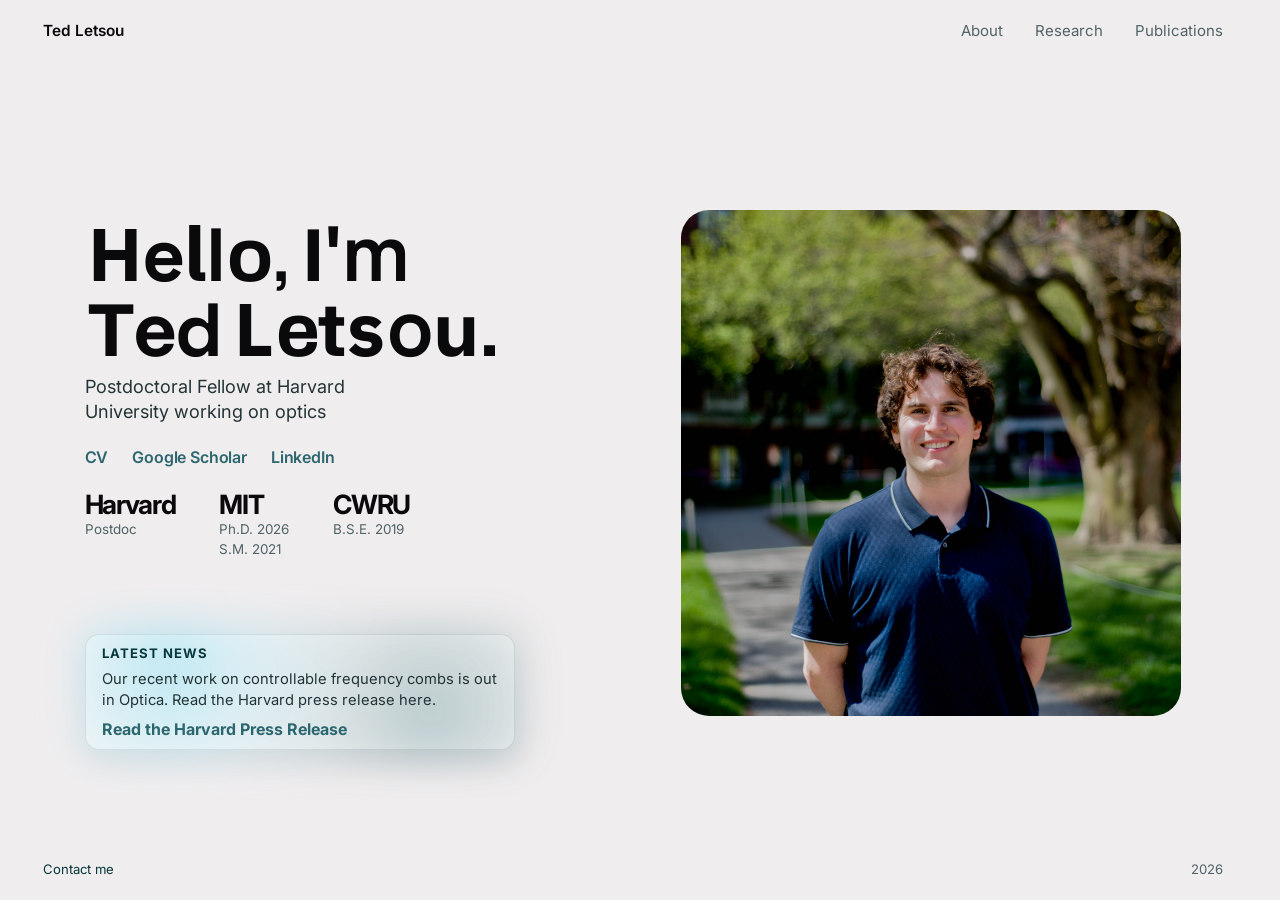
==== index.html @ 12330df0 "Add files via upload" ====
<!DOCTYPE html>
<html lang="en">

<head>
  <meta charset="UTF-8" />
  <meta name="viewport" content="width=device-width, initial-scale=1.0" />
  <title>Ted Letsou</title>
  <link rel="icon" type="image/svg+xml" href="./assets/favicon.svg" />
  <meta name="description"
    content="Ted Letsou is a photonics researcher working across optics, lasers, and integrated photonics." />
  <link rel="preconnect" href="https://fonts.googleapis.com" />
  <link rel="preconnect" href="https://fonts.gstatic.com" crossorigin />
  <link href="https://fonts.googleapis.com/css2?family=Inter:wght@300;400;500;600;700;800&display=swap"
    rel="stylesheet" />
  <link
    href="https://fonts.googleapis.com/css2?family=Archivo:wght@600;700;800&family=IBM+Plex+Sans:wght@600;700&family=Manrope:wght@700;800&family=Space+Grotesk:wght@600;700&display=swap"
    rel="stylesheet" />
  <link rel="stylesheet" href="./styles.css?v=20260424e" />
</head>

<body class="landing-page">
  <div class="intro" aria-hidden="true">
    <div class="intro__name">
      <span>T</span>
      <span>E</span>
      <span>D</span>
    </div>
  </div>

  <div class="page-shell">
    <header class="site-header">
      <div class="site-header__inner">
        <a class="brand" href="./index.html">Ted Letsou</a>

        <nav class="site-nav" aria-label="Primary">
          <a href="./about.html">About</a>
          <a href="./research.html">Research</a>
          <a href="./publications.html">Publications</a>
        </nav>
      </div>
    </header>

    <main id="top" class="hero-wrap">
      <section class="hero">
        <div class="hero__copy">
          <h1 class="js-hero-font-scramble">
            <span class="hero__title-line">Hello, I'm</span>
            <span class="hero__title-line">Ted Letsou.</span>
          </h1>

          <p class="hero__lead">
            Postdoctoral Fellow at Harvard University working on optics
          </p>

          <div class="hero__links" id="about">
            <a href="./CV_2026.pdf" target="_blank" rel="noreferrer">CV</a>
            <a href="https://scholar.google.com/citations?hl=en&user=Lo55KNkAAAAJ" target="_blank" rel="noreferrer">
              Google Scholar
            </a>
            <a href="https://www.linkedin.com/in/tedletsou/" target="_blank" rel="noreferrer">
              LinkedIn
            </a>
          </div>

          <div class="hero__stats">
            <div>
              <strong>Harvard</strong>
              <span>Postdoc</span>
            </div>
            <div>
              <strong>MIT</strong>
              <span>Ph.D. 2026</span>
              <span>S.M. 2021</span>
            </div>
            <div>
              <strong>CWRU</strong>
              <span>B.S.E. 2019</span>
            </div>
          </div>
        </div>

        <div class="hero__visual">
          <div class="portrait-ring">
            <img class="portrait-image" src="./assets/cropped2.jpg" alt="Headshot of Ted Letsou" />
          </div>
        </div>
      </section>

      <section class="news-strip news-strip--landing news-strip--featured" aria-labelledby="latest-news">
        <p class="news-strip__label" id="latest-news">Latest News</p>
        <p class="news-strip__text">
          Our recent work on controllable frequency combs is out in Optica. Read the Harvard
          press release here.
        </p>
        <a class="news-strip__link"
          href="https://seas.harvard.edu/news/racetrack-shaped-lasers-bright-stable-frequency-combs" target="_blank"
          rel="noreferrer">
          Read the Harvard Press Release
        </a>
      </section>
    </main>

    <footer class="site-footer" id="contact">
      <a href="mailto:ted@letsou.net">Contact me</a>
      <p>2026</p>
    </footer>
  </div>

    <script src="./script.js?v=20260424e"></script>
</body>

</html>
---- styles.css ----
:root {
  --onyx: #0a090c;
  --platinum: #f0edee;
  --dark-teal: #07393c;
  --stormy-teal: #2c666e;
  --frosted-blue: #90ddf0;
  --panel: rgba(255, 255, 255, 0.78);
  --line: rgba(10, 9, 12, 0.1);
  --text: #0a090c;
  --muted: #516367;
  --shadow: 0 20px 40px rgba(7, 57, 60, 0.08);
  --radius: 10px;
  --max-width: 1180px;
}

* {
  box-sizing: border-box;
}

html {
  height: 100%;
  scroll-behavior: smooth;
  scrollbar-gutter: stable;
}

body {
  margin: 0;
  min-height: 100vh;
  font-family: "Inter", sans-serif;
  color: var(--text);
  background: var(--platinum);
}

body.landing-page {
  overflow: hidden;
}

body.content-page-body {
  overflow-x: hidden;
  overflow-y: scroll;
}

a {
  color: inherit;
  text-decoration: none;
}

.intro {
  position: fixed;
  inset: 0;
  z-index: 100;
  display: grid;
  place-items: center;
  background: var(--platinum);
  overflow: hidden;
  pointer-events: none;
  animation: introFade 1.7s ease forwards;
}

.intro__name {
  display: flex;
  gap: 0.08em;
  font-size: clamp(3rem, 9vw, 6.2rem);
  font-weight: 700;
  letter-spacing: -0.08em;
  color: var(--onyx);
  animation: introNameFade 1.15s ease forwards;
}

.intro__name span {
  display: inline-block;
  opacity: 0;
  transform: translateY(18px);
  animation: letterBounceIn 0.55s cubic-bezier(0.22, 0.9, 0.3, 1.18) forwards;
}

.intro__name span:nth-child(1) {
  animation-delay: 0.05s;
}

.intro__name span:nth-child(2) {
  animation-delay: 0.15s;
}

.intro__name span:nth-child(3) {
  animation-delay: 0.25s;
}

.page-shell {
  min-height: 100vh;
  display: grid;
  grid-template-rows: auto 1fr auto;
  opacity: 0;
  animation: pageIn 0.85s ease 0.45s forwards;
  position: relative;
  z-index: 1;
}

.site-header {
  background: transparent;
}

.site-header__inner {
  width: min(100% - 40px, var(--max-width));
  min-height: 60px;
  margin: 0 auto;
  display: flex;
  align-items: center;
  justify-content: space-between;
  gap: 24px;
}

.brand {
  font-size: 0.96rem;
  font-weight: 600;
}

.site-nav {
  display: flex;
  align-items: center;
  gap: 32px;
}

.site-nav a {
  font-size: 0.94rem;
  color: var(--muted);
}

.site-nav__static {
  font-size: 0.94rem;
  color: var(--dark-teal);
  font-weight: 700;
  letter-spacing: -0.01em;
  cursor: default;
}

.site-nav a:hover {
  color: var(--onyx);
}

.hero-wrap {
  width: min(100% - 40px, var(--max-width));
  margin: 0 auto;
  min-height: 0;
  display: grid;
  grid-template-rows: 1fr auto;
}

.hero {
  min-height: 0;
  display: grid;
  grid-template-columns: 1.12fr 0.88fr;
  align-items: center;
  gap: 8px;
  padding: 0;
}

.hero__copy {
  max-width: 580px;
  transform: translate(42px, -64px);
}

.hero h1 {
  margin: 0 0 14px;
  font-size: clamp(2.85rem, 6.2vw, 4.7rem);
  line-height: 0.95;
  letter-spacing: -0.08em;
}

.hero__title-line {
  display: block;
}

.js-font-scramble,
.js-hero-font-scramble {
  display: inline-block;
}

.page-title {
  margin: 0 0 14px;
  font-size: clamp(2rem, 3.4vw, 2.85rem);
  line-height: 0.94;
  letter-spacing: -0.06em;
  font-weight: 800;
}

.page-title__line {
  display: block;
}

.hero-scramble-char {
  display: inline-block;
  text-align: center;
  white-space: pre;
  transition: font-family 0.12s ease, transform 0.12s ease;
}

.hero__lead {
  margin: 0;
  max-width: 30ch;
  font-size: clamp(1.04rem, 1.42vw, 1.24rem);
  line-height: 1.4;
  color: #243436;
}

.hero__links {
  display: flex;
  align-items: center;
  gap: 24px;
  flex-wrap: wrap;
  margin-top: 22px;
}

.hero__links a {
  color: var(--stormy-teal);
  font-weight: 600;
  letter-spacing: -0.01em;
  transition: color 0.2s ease, opacity 0.2s ease;
}

.hero__links a:hover {
  color: var(--dark-teal);
}

.hero__stats {
  display: flex;
  align-items: flex-start;
  gap: 44px;
  flex-wrap: wrap;
  margin-top: 24px;
}

.hero__stats div {
  display: grid;
  align-content: start;
  gap: 4px;
}

.hero__stats strong {
  font-size: 1.66rem;
  line-height: 1;
  letter-spacing: -0.05em;
}

.hero__stats span {
  color: var(--muted);
  font-size: 0.84rem;
}

.hero__visual {
  position: relative;
  display: grid;
  place-items: center;
  min-height: 392px;
  align-self: center;
  padding-top: 0;
}

.portrait-ring {
  width: min(100%, 500px);
  display: block;
  justify-self: end;
  overflow: hidden;
  border-radius: 28px;
  transform: translate(-42px, 12px);
}

.portrait-image {
  width: 100%;
  height: auto;
  border-radius: 0;
  display: block;
  background: transparent;
  box-shadow: none;
  transform: none;
}

.site-footer {
  width: min(100% - 40px, var(--max-width));
  margin: 0 auto;
  padding: 6px 0 10px;
  display: flex;
  align-items: baseline;
  justify-content: space-between;
  gap: 20px;
  color: var(--muted);
  font-size: 0.82rem;
  background: transparent;
}

.site-footer a {
  color: var(--dark-teal);
}

.news-strip {
  display: grid;
  grid-template-columns: 1fr;
  align-items: start;
  gap: 8px;
  width: min(100%, 430px);
  margin: -154px 0 9px;
  padding: 10px 16px;
  border: 1px solid rgba(7, 57, 60, 0.12);
  border-radius: 14px;
  background: rgba(255, 255, 255, 0.48);
  box-shadow: 0 14px 28px rgba(7, 57, 60, 0.06);
  align-self: start;
}

.news-strip--featured {
  position: relative;
  isolation: isolate;
}

.news-strip--featured::before {
  content: "";
  position: absolute;
  inset: -18px;
  z-index: -1;
  border-radius: 28px;
  background:
    radial-gradient(circle at 22% 35%, rgba(144, 221, 240, 0.75) 0%, rgba(144, 221, 240, 0.24) 26%, transparent 54%),
    radial-gradient(circle at 78% 62%, rgba(44, 102, 110, 0.42) 0%, rgba(44, 102, 110, 0.14) 30%, transparent 58%);
  filter: blur(18px);
  opacity: 0.72;
  animation: newsGlow 3.6s ease-in-out infinite;
}

.news-strip--landing {
  margin: -208px 0 32px 42px;
}

.news-strip--page {
  display: flex;
  flex-direction: column;
  width: 100%;
  margin: 0;
  min-height: 100%;
  min-block-size: 200px;
  padding: 14px 16px 12px;
  gap: 0;
}

.news-strip--page>.news-strip__label {
  margin-bottom: 14px;
}

.news-strip--page>.news-strip__text {
  flex: 1 1 auto;
}

.news-strip--page>.news-strip__link {
  margin-top: auto;
}

.news-strip__label {
  margin: 0;
  color: var(--dark-teal);
  font-size: 0.82rem;
  font-weight: 700;
  letter-spacing: 0.08em;
  text-transform: uppercase;
}

.news-strip__text {
  margin: 0;
  color: #243436;
  font-size: 0.92rem;
  line-height: 1.45;
}

.news-strip__link {
  color: var(--stormy-teal);
  font-weight: 700;
  justify-self: start;
  white-space: nowrap;
}

.news-strip__link:hover {
  color: var(--dark-teal);
}

.content-page {
  width: min(100% - 40px, var(--max-width));
  margin: 0 auto;
  min-height: 0;
  display: block;
  padding: 40px 0 10px;
}

.content-page>*+* {
  margin-top: 18px;
}

.content-page--feature {
  padding-top: 54px;
  position: relative;
}

.content-page__header {
  margin-bottom: 22px;
}

.content-page__header {
  max-width: 760px;
}

.content-page__eyebrow {
  margin: 0 0 8px;
  color: var(--dark-teal);
  font-size: 0.82rem;
  font-weight: 700;
  letter-spacing: 0.08em;
  text-transform: uppercase;
}

.content-page h1 {
  margin: 0 0 10px;
  font-size: clamp(2.5rem, 5vw, 4rem);
  line-height: 0.96;
  letter-spacing: -0.08em;
}

.content-page__lead {
  margin: 0;
  max-width: 66ch;
  color: #243436;
  font-size: 0.98rem;
  line-height: 1.58;
}

.content-page__lead--wide {
  max-width: 72ch;
}

.content-page__lead a {
  color: var(--stormy-teal);
  font-weight: 600;
  text-decoration: underline;
  text-decoration-thickness: 1px;
  text-underline-offset: 0.18em;
}

.research-header-grid {
  display: grid;
  grid-template-columns: 1fr;
  align-items: start;
  gap: 14px;
  margin-top: 12px;
}

.research-support-block {
  justify-self: start;
  max-width: 100%;
}

.research-header-grid>.content-page__lead--wide {
  max-width: 116ch;
}

.content-page--feature .content-page__header {
  max-width: 1080px;
}

.research-support-row {
  display: grid;
  grid-template-columns: minmax(0, 1fr) 188px;
  align-items: center;
  gap: 22px;
}

.research-support {
  max-width: none;
  margin: 0;
}

.research-support span {
  font-weight: 700;
}

.research-support-logo {
  width: 168px;
  height: auto;
  justify-self: end;
  display: block;
  border-radius: 12px;
  background: rgba(255, 255, 255, 0.88);
  padding: 6px;
  box-shadow: 0 10px 22px rgba(7, 57, 60, 0.08);
}

.about-intro {
  display: grid;
  grid-template-columns: minmax(0, 1.35fr) minmax(240px, 320px);
  align-items: start;
  gap: 28px;
}

.about-intro__copy {
  display: grid;
  gap: 16px;
}

.about-intro__visual {
  display: flex;
  justify-content: flex-end;
}

.about-intro__image {
  width: min(100%, 300px);
  aspect-ratio: 1 / 1;
  border-radius: 22px;
  object-fit: cover;
  object-position: 50% 18%;
  box-shadow: 0 16px 30px rgba(10, 9, 12, 0.08);
}

.publication-controls {
  display: flex;
  align-items: center;
  justify-content: space-between;
  gap: 18px 24px;
  flex-wrap: wrap;
}

.publication-controls__themes {
  display: flex;
  align-items: center;
  gap: 10px;
  flex-wrap: wrap;
}

.publication-filter,
.publication-year-select {
  border: 1px solid rgba(7, 57, 60, 0.16);
  border-radius: 10px;
  background: rgba(255, 255, 255, 0.56);
  color: #243436;
  font: inherit;
  transition: border-color 0.2s ease, color 0.2s ease, background-color 0.2s ease;
}

.publication-filter {
  padding: 9px 12px;
  font-size: 0.85rem;
  font-weight: 600;
  cursor: pointer;
}

.publication-filter:hover,
.publication-year-select:hover {
  border-color: rgba(7, 57, 60, 0.3);
}

.publication-filter.is-active {
  background: var(--dark-teal);
  border-color: var(--dark-teal);
  color: var(--platinum);
}

.publication-controls__year {
  display: flex;
  align-items: center;
  gap: 10px;
  color: var(--muted);
  font-size: 0.84rem;
  font-weight: 600;
}

.publication-year-select {
  min-width: 124px;
  padding: 9px 12px;
  cursor: pointer;
}

.publication-grid {
  display: grid;
  grid-template-columns: 1fr 1fr;
  gap: 14px;
  align-content: start;
  align-items: stretch;
}

.publication-grid--three {
  grid-template-columns: repeat(3, minmax(0, 1fr));
  gap: 12px;
}

.publication-card {
  display: grid;
  gap: 8px;
  padding: 16px 18px;
  border: 1px solid rgba(7, 57, 60, 0.12);
  border-radius: 14px;
  background: rgba(255, 255, 255, 0.5);
  box-shadow: 0 14px 28px rgba(7, 57, 60, 0.05);
}

.publication-card__meta {
  margin: 0;
  color: var(--dark-teal);
  font-size: 0.82rem;
  font-weight: 700;
  letter-spacing: 0.06em;
  text-transform: uppercase;
}

.publication-card h2 {
  margin: 0;
  font-size: 1.22rem;
  line-height: 1.2;
  letter-spacing: -0.03em;
}

.publication-card__authors,
.publication-card__blurb {
  margin: 0;
  color: #243436;
  font-size: 0.94rem;
  line-height: 1.45;
}

.publication-card--compact {
  align-content: start;
  gap: 10px;
  padding: 14px 14px 12px;
}

.publication-card--compact h2 {
  font-size: 1.02rem;
  line-height: 1.22;
}

.publication-card--compact .publication-card__authors {
  font-size: 0.84rem;
  line-height: 1.4;
  color: #5d7074;
}

.publication-card--interactive {
  display: flex;
  flex-direction: column;
  padding: 0;
  overflow: hidden;
  transition: transform 0.24s ease, box-shadow 0.24s ease, border-color 0.24s ease;
}

.publication-card--interactive:hover {
  transform: translateY(-2px);
  border-color: rgba(7, 57, 60, 0.2);
  box-shadow: 0 18px 34px rgba(7, 57, 60, 0.07);
}

.publication-card__surface {
  display: grid;
  gap: 10px;
  width: 100%;
  align-content: start;
  padding: 14px 14px 10px;
  border: 0;
  background: transparent;
  text-align: left;
  cursor: pointer;
  font: inherit;
}

.publication-card__details {
  display: grid;
  gap: 8px;
  max-height: 0;
  overflow: hidden;
  padding: 0 14px;
  opacity: 0;
  transition: max-height 0.34s ease, opacity 0.26s ease, padding-bottom 0.34s ease;
}

.publication-card__details p {
  margin: 0;
  line-height: 1.42;
}

.publication-card--interactive.is-open .publication-card__details {
  opacity: 1;
  max-height: 124px;
  padding-bottom: 12px;
}

.publication-card__abstract {
  color: #7a8c90;
  font-size: 0.74rem;
  line-height: 1.48;
}

.publication-card.is-hidden {
  display: none;
}

.publication-card__footer {
  display: flex;
  align-items: center;
  justify-content: space-between;
  gap: 12px;
  margin-top: auto;
  padding: 0 14px 12px;
}

.publication-card__link {
  color: var(--stormy-teal);
  font-weight: 700;
  font-size: 0.84rem;
}

.publication-card__link:hover {
  color: var(--dark-teal);
}

.publication-card__toggle {
  min-width: 24px;
  padding: 0;
  border: 0;
  background: transparent;
  color: var(--stormy-teal);
  font: inherit;
  font-size: 1rem;
  font-weight: 700;
  cursor: pointer;
}

.publication-card__toggle:hover {
  color: var(--dark-teal);
}

.section-title {
  margin: 0;
  font-size: 1.55rem;
  line-height: 1.05;
  letter-spacing: -0.05em;
}

.info-grid,
.news-grid {
  display: grid;
  gap: 12px;
}

.info-grid {
  grid-template-columns: repeat(3, minmax(0, 1fr));
}

.info-card {
  align-content: start;
  min-height: 210px;
}

.news-grid {
  grid-template-columns: repeat(3, minmax(0, 1fr));
}

.news-grid--two {
  grid-template-columns: repeat(2, minmax(0, 1fr));
}

.news-carousel {
  position: relative;
}

.news-carousel__header {
  display: flex;
  align-items: center;
  justify-content: space-between;
  gap: 16px;
}

.news-carousel__viewport {
  overflow: hidden;
}

.news-carousel__track {
  --news-carousel-gap: 12px;
  --news-carousel-columns: 3;
  display: grid;
  grid-auto-flow: column;
  grid-auto-columns: calc((100% - (var(--news-carousel-gap) * (var(--news-carousel-columns) - 1))) / var(--news-carousel-columns));
  gap: var(--news-carousel-gap);
  transition: transform 0.34s ease;
  will-change: transform;
}

.news-carousel__item {
  min-width: 0;
}

.news-carousel__controls {
  display: flex;
  align-items: center;
  gap: 8px;
}

.news-carousel__button {
  width: 38px;
  height: 38px;
  display: inline-flex;
  align-items: center;
  justify-content: center;
  border: 1px solid rgba(7, 57, 60, 0.16);
  border-radius: 999px;
  background: rgba(255, 255, 255, 0.56);
  color: var(--dark-teal);
  font: inherit;
  font-size: 1rem;
  cursor: pointer;
  transition: border-color 0.2s ease, background-color 0.2s ease, opacity 0.2s ease,
    transform 0.2s ease;
}

.news-carousel__button:hover:not(:disabled) {
  border-color: rgba(7, 57, 60, 0.28);
  background: rgba(255, 255, 255, 0.76);
  transform: translateY(-1px);
}

.news-carousel__button:disabled {
  opacity: 0.35;
  cursor: default;
}

.news-card--interactive {
  display: flex;
  flex-direction: column;
  padding: 0;
  overflow: hidden;
  transition: transform 0.24s ease, box-shadow 0.24s ease, border-color 0.24s ease;
}

.news-card__surface {
  display: grid;
  gap: 0;
  width: 100%;
  flex: 1 1 auto;
  align-content: start;
  padding: 14px 16px 0;
  border: 0;
  background: transparent;
  text-align: left;
  cursor: pointer;
  font: inherit;
}

.news-card__surface .news-strip__label {
  margin-bottom: 14px;
}

.news-card__surface .news-strip__text {
  margin-top: 0;
}

.news-card__details {
  display: grid;
  justify-items: center;
  max-height: 0;
  overflow: hidden;
  padding: 0 16px;
  opacity: 0;
  transition: max-height 0.34s ease, opacity 0.26s ease, padding-bottom 0.34s ease;
}

.news-card__cover {
  width: min(100%, 122px);
  display: block;
  border-radius: 16px;
  object-fit: cover;
  box-shadow: 0 14px 28px rgba(7, 57, 60, 0.12);
}

.news-card__footer {
  display: flex;
  justify-content: space-between;
  width: 100%;
  align-items: flex-end;
  gap: 12px;
  margin-top: auto;
  padding: 18px 16px 12px;
}

.news-card__link {
  flex: 1 1 auto;
}

.news-card__toggle {
  min-width: 24px;
  padding: 0;
  border: 0;
  background: transparent;
  color: var(--stormy-teal);
  font: inherit;
  font-size: 1rem;
  font-weight: 700;
  cursor: pointer;
  margin-left: auto;
  align-self: flex-end;
}

.news-card__toggle:hover {
  color: var(--dark-teal);
}

.news-card--interactive.is-open .news-card__details {
  opacity: 1;
  max-height: 180px;
  padding-bottom: 12px;
}

.feature-grid {
  display: grid;
  grid-template-columns: repeat(3, minmax(0, 1fr));
  gap: 12px;
  align-items: start;
  grid-auto-flow: row;
  margin-top: 18px;
}

.feature-card {
  display: flex;
  flex-direction: column;
  overflow: hidden;
  min-height: 0;
  transition: left 0.26s ease, top 0.26s ease, width 0.26s ease, height 0.26s ease,
    box-shadow 0.18s ease, border-color 0.18s ease, transform 0.18s ease, opacity 0.18s ease;
}

.feature-card:hover {
  transform: translateY(-2px);
  border-color: rgba(7, 57, 60, 0.2);
  box-shadow: 0 18px 34px rgba(7, 57, 60, 0.07);
}

.feature-card.is-open {
  min-height: 0;
}

.feature-card__surface {
  display: flex;
  flex-direction: column;
  width: 100%;
  padding: 0;
  border: 0;
  background: transparent;
  text-align: left;
  cursor: pointer;
  font: inherit;
  flex: 0 0 auto;
}

.feature-card__image {
  aspect-ratio: 1 / 1;
  height: auto;
  object-fit: cover;
  border-radius: 18px;
  display: block;
  flex: 0 0 auto;
  margin: 8px 8px 0;
  width: calc(100% - 16px);
}

.feature-card__video {
  background: #120f15;
}

.feature-card__header {
  display: grid;
  gap: 8px;
  padding: 14px 16px 14px;
  align-content: start;
  flex: 0 0 auto;
  width: 100%;
}

.feature-card__header h2 {
  display: inline-block;
  width: fit-content;
  max-width: 100%;
  position: relative;
  left: 50%;
  margin: 0;
  transform: translateX(-50%);
  transition: left 0.28s ease, transform 0.28s ease;
}

.feature-card.is-open .feature-card__header h2 {
  left: 0;
  transform: translateX(0);
}

.feature-card__details {
  display: grid;
  gap: 14px;
  max-height: 0;
  overflow: hidden;
  padding: 0 16px;
  opacity: 0;
  transition: max-height 0.3s ease, opacity 0.22s ease, padding-bottom 0.3s ease;
}

.feature-card.is-open .feature-card__details {
  max-height: 450px;
  opacity: 1;
  padding-bottom: 20px;
}

.feature-card.is-open .feature-card__image {
  aspect-ratio: auto;
  height: 394px;
  width: calc(100% - 20px);
  object-fit: cover;
  background: transparent;
}

.feature-card__text {
  margin: 0;
  max-width: none;
  color: #243436;
  font-size: 0.95rem;
  line-height: 1.58;
}

.feature-card__papers-label {
  margin: 2px 0 -2px;
  color: var(--dark-teal);
  font-size: 0.8rem;
  font-weight: 700;
  letter-spacing: 0.08em;
  text-transform: uppercase;
}

.feature-card__links {
  display: flex;
  flex-wrap: wrap;
  gap: 14px 22px;
}

.feature-card__links a {
  color: var(--stormy-teal);
  font-weight: 600;
}

.feature-card__links a:hover {
  color: var(--dark-teal);
}

.feature-grid--photos .feature-card.is-open .feature-card__image {
  height: 420px;
}

.feature-grid--photos .feature-card__details {
  gap: 12px;
}

.feature-grid--overlay {
  position: relative;
  min-height: 0;
  overflow: visible;
  z-index: 1;
}

.feature-grid--overlay.has-open {
  min-height: 416px;
}

.feature-grid--overlay .feature-card.is-open {
  grid-column: auto;
  position: absolute;
  z-index: 8;
  margin: 0;
  background: var(--platinum);
  opacity: 1;
  box-shadow: 0 20px 38px rgba(7, 57, 60, 0.1);
}

.feature-card-placeholder {
  visibility: hidden;
  pointer-events: none;
}

.feature-grid--overlay.has-open .feature-card:not(.is-open) {
  z-index: 1;
  opacity: 1;
}

::view-transition-group(root) {
  animation-duration: 220ms;
  animation-timing-function: ease;
}

::view-transition-old(root),
::view-transition-new(root) {
  animation-duration: 220ms;
  animation-timing-function: ease;
}

@keyframes introNameFade {
  0% {
    opacity: 1;
  }

  72% {
    opacity: 1;
  }

  100% {
    opacity: 0;
  }
}

@keyframes introFade {

  0%,
  72% {
    opacity: 1;
    visibility: visible;
  }

  100% {
    opacity: 0;
    visibility: hidden;
  }
}

@keyframes letterBounceIn {
  0% {
    opacity: 0;
    transform: translateY(18px);
  }

  62% {
    opacity: 1;
    transform: translateY(-6px);
  }

  82% {
    opacity: 1;
    transform: translateY(1px);
  }

  100% {
    opacity: 1;
    transform: translateY(0);
  }
}

@keyframes pageIn {
  from {
    opacity: 0;
  }

  to {
    opacity: 1;
  }
}

@keyframes newsGlow {
  0% {
    opacity: 0.42;
    transform: scale(0.97);
  }

  50% {
    opacity: 0.88;
    transform: scale(1.04);
  }

  100% {
    opacity: 0.42;
    transform: scale(0.97);
  }
}



@media (max-width: 980px) {

  body.landing-page,
  body.content-page-body {
    overflow: auto;
  }

  .page-shell,
  .hero-wrap {
    min-height: auto;
    display: block;
  }

  .site-header__inner,
  .site-footer {
    width: min(100% - 32px, var(--max-width));
  }

  .hero-wrap {
    width: min(100% - 32px, var(--max-width));
  }

  .hero {
    grid-template-columns: 1fr;
    gap: 32px;
    min-height: auto;
    padding-top: 20px;
    padding-bottom: 36px;
  }

  .hero__visual {
    min-height: auto;
    order: -1;
    padding-top: 0;
  }

  .portrait-ring {
    width: min(100%, 360px);
    justify-self: center;
    transform: none;
  }

  .site-footer {
    flex-direction: column;
    padding-bottom: 28px;
  }

  .news-strip {
    grid-template-columns: 1fr;
    gap: 10px;
    margin-top: 0;
  }

  .content-page {
    min-height: auto;
    display: block;
    padding-top: 28px;
  }

  .publication-controls {
    align-items: flex-start;
  }

  .publication-grid {
    grid-template-columns: 1fr;
    margin-top: 18px;
  }

  .publication-grid--three {
    grid-template-columns: 1fr;
  }

  .info-grid,
  .news-grid,
  .feature-grid {
    grid-template-columns: 1fr;
  }

  .news-carousel__header {
    align-items: flex-start;
    flex-direction: column;
  }

  .news-carousel__track {
    --news-carousel-columns: 1;
  }

  .about-intro {
    grid-template-columns: 1fr;
  }

  .research-header-grid {
    grid-template-columns: 1fr;
    gap: 14px;
  }

  .research-support-block {
    justify-self: start;
    max-width: 72ch;
  }

  .research-support-row {
    grid-template-columns: 1fr;
    gap: 12px;
  }

  .research-support-logo {
    justify-self: start;
  }

  .about-intro__visual {
    justify-content: flex-start;
  }

  .feature-card.is-open {
    grid-column: auto;
  }

  .feature-grid--photos .feature-card.is-open .feature-card__image {
    height: 260px;
  }
}

@media (max-width: 720px) {
  .site-header__inner {
    min-height: auto;
    padding: 16px 0;
    flex-direction: column;
    align-items: flex-start;
  }

  .site-nav {
    gap: 18px;
    flex-wrap: wrap;
  }

  .hero {
    min-height: auto;
    padding-bottom: 48px;
  }

  .hero__links {
    gap: 18px;
  }

  .hero__stats {
    gap: 24px;
  }
}
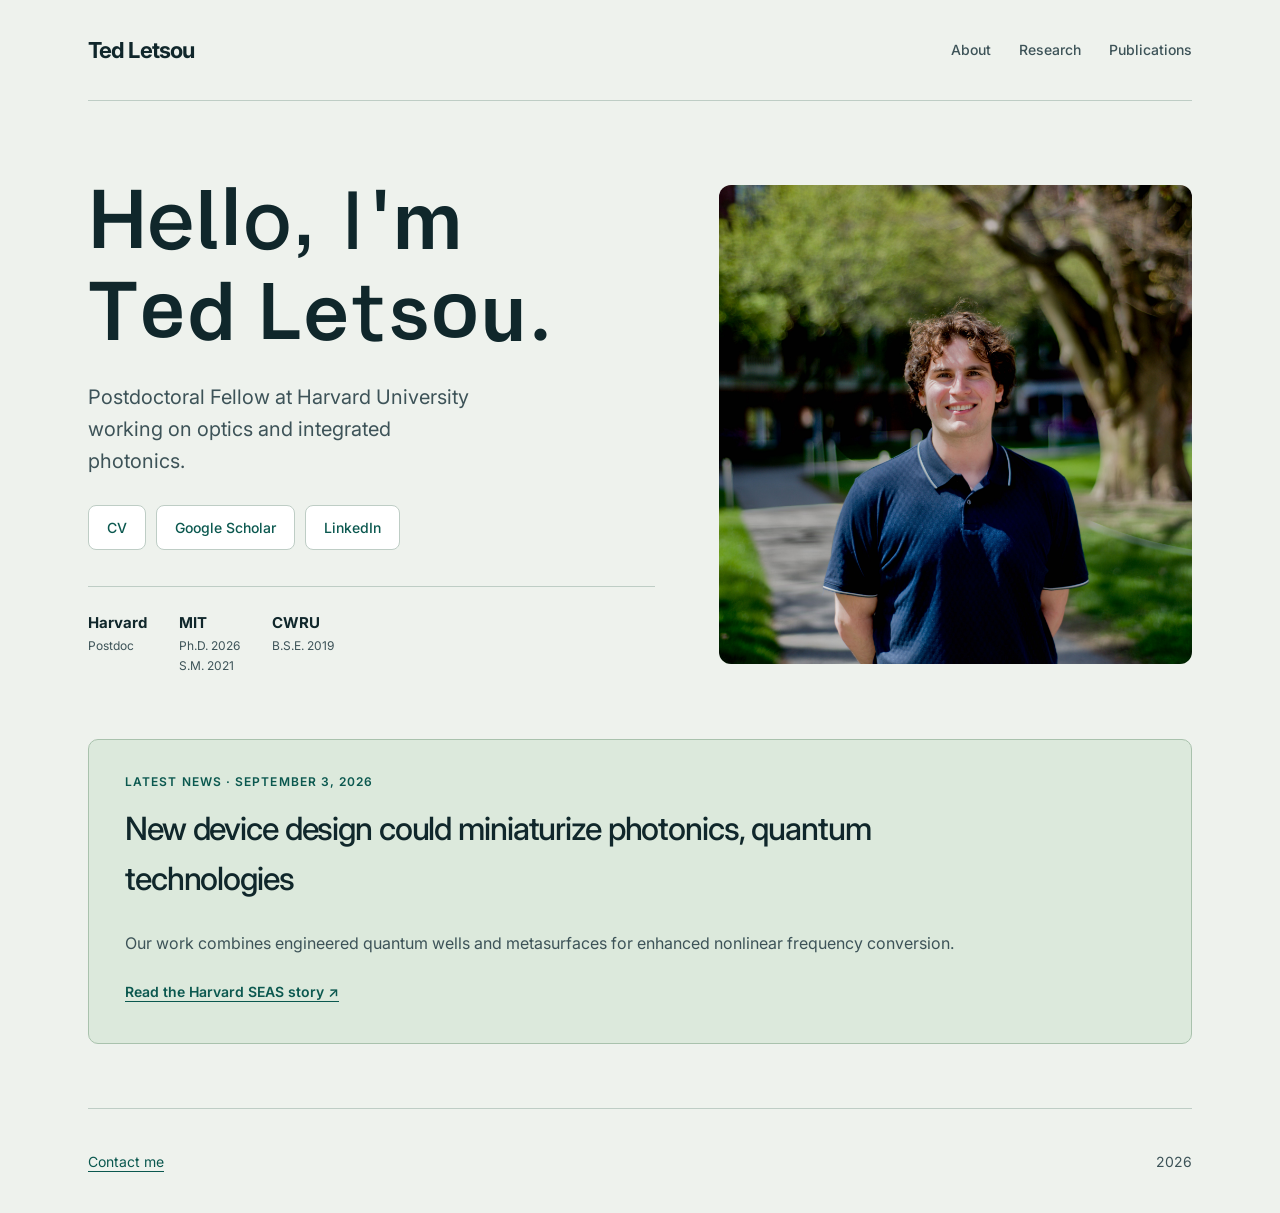
==== commit aa5338a0: "Updated website" ====
--- a/index.html
+++ b/index.html
@@ -12,21 +12,14 @@
   <link rel="preconnect" href="https://fonts.gstatic.com" crossorigin />
   <link href="https://fonts.googleapis.com/css2?family=Inter:wght@300;400;500;600;700;800&display=swap"
     rel="stylesheet" />
-  <link
-    href="https://fonts.googleapis.com/css2?family=Archivo:wght@600;700;800&family=IBM+Plex+Sans:wght@600;700&family=Manrope:wght@700;800&family=Space+Grotesk:wght@600;700&display=swap"
-    rel="stylesheet" />
-  <link rel="stylesheet" href="./styles.css?v=20260424e" />
+  <link href="https://fonts.googleapis.com/css2?family=Archivo:wght@600&family=IBM+Plex+Sans:wght@600&family=Manrope:wght@600&family=Space+Grotesk:wght@600&display=swap" rel="stylesheet" />
+  <link rel="stylesheet" href="./styles.css?v=20261006b" />
 </head>
 
 <body class="landing-page">
-  <div class="intro" aria-hidden="true">
-    <div class="intro__name">
-      <span>T</span>
-      <span>E</span>
-      <span>D</span>
-    </div>
-  </div>
 
+
+  <a class="skip-link" href="#main">Skip to content</a>
   <div class="page-shell">
     <header class="site-header">
       <div class="site-header__inner">
@@ -40,16 +33,16 @@
       </div>
     </header>
 
-    <main id="top" class="hero-wrap">
+    <main id="main" class="hero-wrap">
       <section class="hero">
         <div class="hero__copy">
-          <h1 class="js-hero-font-scramble">
+          <h1 class="hero__title">
             <span class="hero__title-line">Hello, I'm</span>
             <span class="hero__title-line">Ted Letsou.</span>
           </h1>
 
           <p class="hero__lead">
-            Postdoctoral Fellow at Harvard University working on optics
+            Postdoctoral Fellow at Harvard University working on optics and integrated photonics.
           </p>
 
           <div class="hero__links" id="about">
@@ -86,18 +79,10 @@
         </div>
       </section>
 
-      <section class="news-strip news-strip--landing news-strip--featured" aria-labelledby="latest-news">
-        <p class="news-strip__label" id="latest-news">Latest News</p>
-        <p class="news-strip__text">
-          Our recent work on controllable frequency combs is out in Optica. Read the Harvard
-          press release here.
-        </p>
-        <a class="news-strip__link"
-          href="https://seas.harvard.edu/news/racetrack-shaped-lasers-bright-stable-frequency-combs" target="_blank"
-          rel="noreferrer">
-          Read the Harvard Press Release
-        </a>
-      </section>
+      <section class="news-strip news-strip--landing news-strip--featured" aria-label="Latest news"><p class="news-strip__label">Latest news · <time datetime="2026-09-03">September 3, 2026</time></p>
+<h2 class="news-strip__text">New device design could miniaturize photonics, quantum technologies</h2>
+<p>Our work combines engineered quantum wells and metasurfaces for enhanced nonlinear frequency conversion.</p>
+<a class="news-strip__link" href="https://seas.harvard.edu/news/new-device-design-could-miniaturize-photonics-quantum-technologies" target="_blank" rel="noreferrer">Read the Harvard SEAS story ↗</a></section>
     </main>
 
     <footer class="site-footer" id="contact">
@@ -106,7 +91,7 @@
     </footer>
   </div>
 
-    <script src="./script.js?v=20260424e"></script>
+    <script src="./script.js?v=20261006b"></script>
 </body>
 
 </html>
--- a/styles.css
+++ b/styles.css
@@ -1,1327 +1,51 @@
-:root {
-  --onyx: #0a090c;
-  --platinum: #f0edee;
-  --dark-teal: #07393c;
-  --stormy-teal: #2c666e;
-  --frosted-blue: #90ddf0;
-  --panel: rgba(255, 255, 255, 0.78);
-  --line: rgba(10, 9, 12, 0.1);
-  --text: #0a090c;
-  --muted: #516367;
-  --shadow: 0 20px 40px rgba(7, 57, 60, 0.08);
-  --radius: 10px;
-  --max-width: 1180px;
-}
+:root{--ink:#10272b;--muted:#3d5358;--accent:#0b584f;--line:#becdc5;--paper:#eef2ed;--white:#fff;--radius:10px;font-family:Inter,-apple-system,BlinkMacSystemFont,"Segoe UI",sans-serif;color:var(--ink);background:var(--paper);font-synthesis:none}
+*{box-sizing:border-box}body{margin:0;font-size:16px;line-height:1.65}button,select{font:inherit}button,a,select{-webkit-tap-highlight-color:transparent}button{color:inherit;cursor:pointer}a{color:var(--accent);text-underline-offset:4px}a:hover{text-decoration-thickness:2px}img,video{display:block;max-width:100%}h1,h2,p{margin-top:0}h1,h2{line-height:1.15;letter-spacing:-.035em}button h2{font-family:inherit}p:last-child{margin-bottom:0}[hidden],.is-hidden{display:none!important}:focus-visible{outline:3px solid #b05b29;outline-offset:5px}button,a,select{touch-action:manipulation}.skip-link{position:absolute;left:20px;top:-100px;z-index:10;background:white;padding:12px}.skip-link:focus{top:12px}
+.page-shell{max-width:1200px;margin:auto;padding:0 48px;min-height:100svh;display:flex;flex-direction:column}.site-header{border-bottom:1px solid var(--line)}.site-header__inner{display:flex;align-items:center;justify-content:space-between;gap:24px;min-height:100px}.brand{font-size:22px;font-weight:700;letter-spacing:-.04em;color:var(--ink);text-decoration:none}.site-nav{display:flex;gap:28px}.site-nav a{display:flex;align-items:center;min-height:44px;color:var(--muted);font-size:14px;font-weight:500;text-decoration:none}.site-nav a[aria-current],.site-nav a:hover{color:var(--accent);text-decoration:underline;text-decoration-thickness:2px;text-underline-offset:8px}.site-footer{margin-top:auto;padding:30px 0;display:flex;justify-content:space-between;border-top:1px solid var(--line);font-size:14px;color:var(--muted)}.site-footer p{margin:0}.site-footer a{display:inline-flex;align-items:center;min-height:44px}.site-footer p{align-self:center}
+.hero-wrap{padding:72px 0 64px}.hero{display:grid;grid-template-columns:1.2fr 1fr;gap:64px;align-items:center;margin-bottom:64px}.eyebrow,.content-page__eyebrow,.news-strip__label,.publication-card__meta{font-size:12px;font-weight:600;letter-spacing:.09em;text-transform:uppercase;color:var(--accent)}.eyebrow{margin-bottom:24px}.hero h1{font-size:clamp(46px,6.4vw,80px);font-weight:600;margin-bottom:24px;letter-spacing:-.065em}.hero__title-line{display:block}.hero__lead{font-size:20px;color:var(--muted);max-width:400px;line-height:1.6}.hero__links{display:flex;flex-wrap:wrap;gap:10px;margin:28px 0 36px}.hero__links a{border:1px solid var(--line);border-radius:8px;padding:10px 18px;background:white;text-decoration:none;font-size:14px;font-weight:500}.hero__links a:hover{border-color:var(--accent)}.hero__stats{display:flex;gap:32px;padding-top:24px;border-top:1px solid var(--line)}.hero__stats div{display:flex;flex-direction:column}.hero__stats strong{font-size:15px}.hero__stats span{font-size:12px;color:var(--muted)}.portrait-ring{border-radius:12px;overflow:hidden;background:#e6eae2}.portrait-image{width:100%;aspect-ratio:4/5;object-fit:cover;object-position:center}
+.news-strip{padding:28px;background:white;border:1px solid var(--line);border-radius:var(--radius)}.news-strip--featured{background:#dce9dc;border-color:#a9c2ad;padding:32px 36px}.news-strip--featured h2{max-width:800px;font-size:clamp(23px,3vw,32px);font-weight:500}.news-strip__text{font-size:17px;line-height:1.55}.news-strip__link{display:inline-block;padding:8px 0;font-size:14px;font-weight:600}.news-strip p:not(.news-strip__label){color:var(--muted)}
+.content-page{padding:64px 0 72px}.content-page__header{margin-bottom:36px}.page-title{font-size:clamp(40px,6vw,68px);font-weight:500;margin:0 0 28px;overflow-wrap:anywhere}.content-page__lead{max-width:760px;font-size:18px;line-height:1.8;color:var(--muted);margin-bottom:22px}.about-intro{display:grid;grid-template-columns:minmax(0,1.7fr) minmax(0,1fr);gap:56px;margin-bottom:64px}.about-intro__image{border-radius:var(--radius);width:100%;height:auto}.research-header-grid{display:grid;grid-template-columns:1.2fr 1fr;gap:48px}.research-support-row{display:flex;gap:16px;align-items:center}.research-support{font-size:13px;line-height:1.7}.research-support-logo{width:70px;height:70px;object-fit:contain}.news-carousel__track{display:grid;grid-template-columns:repeat(2,minmax(0,1fr));gap:20px}.news-carousel__item:first-child{grid-column:1/-1}.news-card__surface{background:none;border:0;padding:0;text-align:left;width:100%}.news-card__cover{max-height:400px;width:auto;margin:20px auto;object-fit:contain}.news-card__footer{display:flex;justify-content:space-between;gap:12px;align-items:center}
+.publication-controls{display:flex;justify-content:space-between;flex-wrap:wrap;gap:20px;border-bottom:1px solid var(--line);padding:10px 0 24px}.publication-controls__themes{display:flex;flex-wrap:wrap;gap:8px}.publication-filter,.publication-year-select{border:1px solid var(--line);border-radius:8px;padding:10px 16px;background:white;min-height:44px;font-size:14px}.publication-filter.is-active{background:var(--ink);border-color:var(--ink);color:white}.publication-controls__year{display:flex;gap:10px;align-items:center;font-size:14px}.publication-status{font-size:13px;color:var(--muted);margin:18px 0}.publication-grid{display:grid;grid-template-columns:repeat(2,minmax(0,1fr));gap:20px;align-items:start}.publication-card{min-width:0;background:var(--white);border:1px solid var(--line);border-radius:var(--radius);overflow:hidden}.publication-card__surface{border:0;background:none;text-align:left;width:100%;padding:28px 28px 12px}.publication-card h2{font-size:23px;line-height:1.35;font-weight:500;overflow-wrap:anywhere;margin-bottom:16px}.publication-card__meta{font-size:11px;letter-spacing:.06em;margin-bottom:14px}.publication-card__authors{font-size:14px;line-height:1.7;color:var(--muted);margin:0}.publication-card__details{padding:8px 28px}.publication-card__abstract{font-size:15px;color:var(--muted);line-height:1.75}.publication-card__footer{display:flex;align-items:center;justify-content:space-between;gap:12px;padding:16px 28px 22px}.publication-card__link{font-size:14px;font-weight:500;padding:8px 0}.publication-card__toggle,.news-card__toggle{background:var(--paper);border:1px solid var(--line);border-radius:8px;width:44px;height:44px;flex-shrink:0;font-size:22px}.publication-card.is-open{border-color:var(--accent)}
+.feature-grid{display:grid;gap:28px}.feature-card{display:grid;grid-template-columns:minmax(0,1fr) minmax(0,1.6fr);align-items:start}.feature-card__surface{background:none;border:0;padding:0;text-align:left;cursor:default}.feature-card__image{width:100%;aspect-ratio:4/3;object-fit:cover;background:#edf0ec}.feature-card__header{padding:24px}.feature-card__header h2{font-size:28px;margin:0}.feature-card__details{padding:28px 32px}.feature-card__text{font-size:16px;line-height:1.8;color:var(--muted)}.feature-card__papers-label{font-size:12px;font-weight:600;text-transform:uppercase;letter-spacing:.08em;margin-top:28px}.feature-card__links{display:grid;gap:12px}.feature-card__links a{font-size:14px}.gallery-empty{padding:40px;border:1px solid var(--line);border-radius:var(--radius)}
+@media(max-width:900px){.page-shell{padding:0 28px}.hero{gap:32px}.hero h1{font-size:60px}.hero__stats{gap:24px}.research-header-grid{grid-template-columns:1fr;gap:0}.feature-card{grid-template-columns:1fr 1.3fr}.feature-card__details{padding:24px}.about-intro{gap:28px}}
+@media(max-width:600px){.page-shell{padding:0 20px}.site-header__inner{align-items:flex-start;flex-direction:column;gap:8px;padding:20px 0 12px}.brand{font-size:21px}.site-nav{width:100%;justify-content:space-between;gap:16px}.site-nav a{font-size:14px}.hero-wrap,.content-page{padding:36px 0 44px}.hero{grid-template-columns:1fr;gap:32px;margin-bottom:36px}.hero h1{font-size:clamp(44px,12vw,68px)}.eyebrow{font-size:11px;margin-bottom:18px}.hero__lead{font-size:18px}.hero__links{margin:24px 0;gap:8px}.hero__links a{padding:10px 14px}.hero__stats{justify-content:space-between;gap:12px}.hero__visual{max-width:360px;width:100%;justify-self:center}.portrait-image{aspect-ratio:1/1;object-position:center 35%}.portrait-ring{border-radius:var(--radius)}.news-strip,.news-strip--featured{padding:24px}.about-intro,.publication-grid,.news-carousel__track,.feature-card{grid-template-columns:1fr}.about-intro{gap:24px;margin-bottom:40px}.about-intro__visual{max-width:340px}.content-page__lead{font-size:16px}.publication-card__surface{padding:24px 24px 12px}.publication-card__footer{padding:12px 24px 20px}.publication-card__details{padding:8px 24px}.publication-card h2{font-size:21px}.publication-controls{gap:16px}.publication-controls__themes{gap:6px}.publication-filter{padding:9px 12px;font-size:13px}.feature-card__header{padding-bottom:0}.feature-card__details{padding:24px}.feature-card__text{font-size:16px}.site-footer{padding:20px 0}}
+@media(prefers-reduced-motion:reduce){*,*::before,*::after{scroll-behavior:auto!important;animation:none!important;transition:none!important}}
 
-* {
-  box-sizing: border-box;
-}
+/* Refined media framing, compact cards, and responsive type animation. */
+.hero__copy{min-width:0}/* Fixed line boxes isolate changing font metrics from the surrounding layout. */
+.hero__title-line{display:flex;align-items:flex-start;white-space:nowrap;height:1.15em;line-height:1.15}
+.scramble-char{display:block;flex:none;height:1.15em;line-height:1.15;text-align:center;letter-spacing:0}
+.scramble-space{display:block;flex:none;width:.24em;height:1.15em}
+.portrait-ring{border-radius:12px}.portrait-image{aspect-ratio:auto;height:auto;object-fit:contain}
+.feature-card__surface{padding:20px}.feature-card__image{aspect-ratio:auto;height:auto;object-fit:contain;border-radius:8px}.feature-card__header{padding:24px 0 0}.feature-card__header h2{font-size:26px}
+.news-section-title{font-size:30px;font-weight:500}.news-archive-title{grid-column:1/-1;font-size:20px;font-weight:500;margin:20px 0 0}.news-carousel__track{align-items:start}
+.publication-grid{grid-template-columns:repeat(3,minmax(0,1fr));gap:16px}
+.publication-grid>.publication-card{display:flex;flex-direction:column;min-height:var(--publication-card-height,0px)}
+.publication-card__surface{padding:20px 20px 10px}.publication-grid h2{font-size:19px;line-height:1.35;margin-bottom:14px}.publication-card__authors{font-size:13px}.publication-card__details{padding:8px 20px}.publication-card__footer{margin-top:auto;padding:12px 20px 18px}.publication-card__abstract{font-size:14px}.publication-card__meta{font-size:10px}.publication-year-select{min-width:154px;min-height:48px;padding:10px 36px 10px 16px}.contribution-note{font-size:13px;color:var(--muted);margin:16px 0 0}.publication-status{margin:10px 0 18px}
+@media(max-width:1000px){.publication-grid{grid-template-columns:repeat(2,minmax(0,1fr))}}
+@media(max-width:600px){.publication-grid{grid-template-columns:1fr}.feature-card__surface{padding:16px 16px 0}.feature-card__header{padding:20px 8px 0}.publication-grid h2{font-size:20px}.publication-controls__year{width:100%;justify-content:space-between}.publication-year-select{min-width:180px}.news-section-title{font-size:26px}}
 
-html {
-  height: 100%;
-  scroll-behavior: smooth;
-  scrollbar-gutter: stable;
-}
+/* Earlier news: compact, evenly sized cards in a responsive three-column grid. */
+.news-carousel__track{grid-template-columns:repeat(3,minmax(0,1fr));gap:16px;align-items:start}
+.news-carousel__item:not(.news-strip--featured){display:flex;flex-direction:column;min-width:0;min-height:var(--news-card-height,260px);padding:22px;border-radius:8px}
+.news-carousel__item:not(.news-strip--featured) .news-strip__text{font-size:15px;line-height:1.65;margin-bottom:20px}
+.news-carousel__item:not(.news-strip--featured) .news-strip__label{font-size:11px;letter-spacing:.065em;margin-bottom:14px}
+.news-carousel__item:not(.news-strip--featured)>.news-strip__link,.news-card__footer{margin-top:auto}
+.news-card__footer{align-items:flex-end;gap:10px}
+.news-carousel__item:not(.news-strip--featured) .news-strip__link{font-size:13px;line-height:1.5}
+.news-card__cover{display:block;width:100%;height:auto;max-height:none;object-fit:contain;margin:16px 0 20px;border-radius:4px}
+.news-card__details{flex:none}.news-card{overflow:hidden}
+@media(max-width:1000px){.news-carousel__track{grid-template-columns:repeat(2,minmax(0,1fr))}}
+@media(max-width:600px){.news-carousel__track{grid-template-columns:1fr}.news-carousel__item:not(.news-strip--featured){padding:22px}}
 
-body {
-  margin: 0;
-  min-height: 100vh;
-  font-family: "Inter", sans-serif;
-  color: var(--text);
-  background: var(--platinum);
-}
-
-body.landing-page {
-  overflow: hidden;
-}
-
-body.content-page-body {
-  overflow-x: hidden;
-  overflow-y: scroll;
-}
-
-a {
-  color: inherit;
-  text-decoration: none;
-}
-
-.intro {
-  position: fixed;
-  inset: 0;
-  z-index: 100;
-  display: grid;
-  place-items: center;
-  background: var(--platinum);
-  overflow: hidden;
-  pointer-events: none;
-  animation: introFade 1.7s ease forwards;
-}
-
-.intro__name {
-  display: flex;
-  gap: 0.08em;
-  font-size: clamp(3rem, 9vw, 6.2rem);
-  font-weight: 700;
-  letter-spacing: -0.08em;
-  color: var(--onyx);
-  animation: introNameFade 1.15s ease forwards;
-}
-
-.intro__name span {
-  display: inline-block;
-  opacity: 0;
-  transform: translateY(18px);
-  animation: letterBounceIn 0.55s cubic-bezier(0.22, 0.9, 0.3, 1.18) forwards;
-}
-
-.intro__name span:nth-child(1) {
-  animation-delay: 0.05s;
-}
-
-.intro__name span:nth-child(2) {
-  animation-delay: 0.15s;
-}
-
-.intro__name span:nth-child(3) {
-  animation-delay: 0.25s;
-}
-
-.page-shell {
-  min-height: 100vh;
-  display: grid;
-  grid-template-rows: auto 1fr auto;
-  opacity: 0;
-  animation: pageIn 0.85s ease 0.45s forwards;
-  position: relative;
-  z-index: 1;
-}
-
-.site-header {
-  background: transparent;
-}
-
-.site-header__inner {
-  width: min(100% - 40px, var(--max-width));
-  min-height: 60px;
-  margin: 0 auto;
-  display: flex;
-  align-items: center;
-  justify-content: space-between;
-  gap: 24px;
-}
-
-.brand {
-  font-size: 0.96rem;
-  font-weight: 600;
-}
-
-.site-nav {
-  display: flex;
-  align-items: center;
-  gap: 32px;
-}
-
-.site-nav a {
-  font-size: 0.94rem;
-  color: var(--muted);
-}
-
-.site-nav__static {
-  font-size: 0.94rem;
-  color: var(--dark-teal);
-  font-weight: 700;
-  letter-spacing: -0.01em;
-  cursor: default;
-}
-
-.site-nav a:hover {
-  color: var(--onyx);
-}
-
-.hero-wrap {
-  width: min(100% - 40px, var(--max-width));
-  margin: 0 auto;
-  min-height: 0;
-  display: grid;
-  grid-template-rows: 1fr auto;
-}
-
-.hero {
-  min-height: 0;
-  display: grid;
-  grid-template-columns: 1.12fr 0.88fr;
-  align-items: center;
-  gap: 8px;
-  padding: 0;
-}
-
-.hero__copy {
-  max-width: 580px;
-  transform: translate(42px, -64px);
-}
-
-.hero h1 {
-  margin: 0 0 14px;
-  font-size: clamp(2.85rem, 6.2vw, 4.7rem);
-  line-height: 0.95;
-  letter-spacing: -0.08em;
-}
-
-.hero__title-line {
-  display: block;
-}
-
-.js-font-scramble,
-.js-hero-font-scramble {
-  display: inline-block;
-}
-
-.page-title {
-  margin: 0 0 14px;
-  font-size: clamp(2rem, 3.4vw, 2.85rem);
-  line-height: 0.94;
-  letter-spacing: -0.06em;
-  font-weight: 800;
-}
-
-.page-title__line {
-  display: block;
-}
-
-.hero-scramble-char {
-  display: inline-block;
-  text-align: center;
-  white-space: pre;
-  transition: font-family 0.12s ease, transform 0.12s ease;
-}
-
-.hero__lead {
-  margin: 0;
-  max-width: 30ch;
-  font-size: clamp(1.04rem, 1.42vw, 1.24rem);
-  line-height: 1.4;
-  color: #243436;
-}
-
-.hero__links {
-  display: flex;
-  align-items: center;
-  gap: 24px;
-  flex-wrap: wrap;
-  margin-top: 22px;
-}
-
-.hero__links a {
-  color: var(--stormy-teal);
-  font-weight: 600;
-  letter-spacing: -0.01em;
-  transition: color 0.2s ease, opacity 0.2s ease;
-}
-
-.hero__links a:hover {
-  color: var(--dark-teal);
-}
-
-.hero__stats {
-  display: flex;
-  align-items: flex-start;
-  gap: 44px;
-  flex-wrap: wrap;
-  margin-top: 24px;
-}
-
-.hero__stats div {
-  display: grid;
-  align-content: start;
-  gap: 4px;
-}
-
-.hero__stats strong {
-  font-size: 1.66rem;
-  line-height: 1;
-  letter-spacing: -0.05em;
-}
-
-.hero__stats span {
-  color: var(--muted);
-  font-size: 0.84rem;
-}
-
-.hero__visual {
-  position: relative;
-  display: grid;
-  place-items: center;
-  min-height: 392px;
-  align-self: center;
-  padding-top: 0;
-}
-
-.portrait-ring {
-  width: min(100%, 500px);
-  display: block;
-  justify-self: end;
-  overflow: hidden;
-  border-radius: 28px;
-  transform: translate(-42px, 12px);
-}
-
-.portrait-image {
-  width: 100%;
-  height: auto;
-  border-radius: 0;
-  display: block;
-  background: transparent;
-  box-shadow: none;
-  transform: none;
-}
-
-.site-footer {
-  width: min(100% - 40px, var(--max-width));
-  margin: 0 auto;
-  padding: 6px 0 10px;
-  display: flex;
-  align-items: baseline;
-  justify-content: space-between;
-  gap: 20px;
-  color: var(--muted);
-  font-size: 0.82rem;
-  background: transparent;
-}
-
-.site-footer a {
-  color: var(--dark-teal);
-}
-
-.news-strip {
-  display: grid;
-  grid-template-columns: 1fr;
-  align-items: start;
-  gap: 8px;
-  width: min(100%, 430px);
-  margin: -154px 0 9px;
-  padding: 10px 16px;
-  border: 1px solid rgba(7, 57, 60, 0.12);
-  border-radius: 14px;
-  background: rgba(255, 255, 255, 0.48);
-  box-shadow: 0 14px 28px rgba(7, 57, 60, 0.06);
-  align-self: start;
-}
-
-.news-strip--featured {
-  position: relative;
-  isolation: isolate;
-}
-
-.news-strip--featured::before {
-  content: "";
-  position: absolute;
-  inset: -18px;
-  z-index: -1;
-  border-radius: 28px;
-  background:
-    radial-gradient(circle at 22% 35%, rgba(144, 221, 240, 0.75) 0%, rgba(144, 221, 240, 0.24) 26%, transparent 54%),
-    radial-gradient(circle at 78% 62%, rgba(44, 102, 110, 0.42) 0%, rgba(44, 102, 110, 0.14) 30%, transparent 58%);
-  filter: blur(18px);
-  opacity: 0.72;
-  animation: newsGlow 3.6s ease-in-out infinite;
-}
-
-.news-strip--landing {
-  margin: -208px 0 32px 42px;
-}
-
-.news-strip--page {
-  display: flex;
-  flex-direction: column;
-  width: 100%;
-  margin: 0;
-  min-height: 100%;
-  min-block-size: 200px;
-  padding: 14px 16px 12px;
-  gap: 0;
-}
-
-.news-strip--page>.news-strip__label {
-  margin-bottom: 14px;
-}
-
-.news-strip--page>.news-strip__text {
-  flex: 1 1 auto;
-}
-
-.news-strip--page>.news-strip__link {
-  margin-top: auto;
-}
-
-.news-strip__label {
-  margin: 0;
-  color: var(--dark-teal);
-  font-size: 0.82rem;
-  font-weight: 700;
-  letter-spacing: 0.08em;
-  text-transform: uppercase;
-}
-
-.news-strip__text {
-  margin: 0;
-  color: #243436;
-  font-size: 0.92rem;
-  line-height: 1.45;
-}
-
-.news-strip__link {
-  color: var(--stormy-teal);
-  font-weight: 700;
-  justify-self: start;
-  white-space: nowrap;
-}
-
-.news-strip__link:hover {
-  color: var(--dark-teal);
-}
-
-.content-page {
-  width: min(100% - 40px, var(--max-width));
-  margin: 0 auto;
-  min-height: 0;
-  display: block;
-  padding: 40px 0 10px;
-}
-
-.content-page>*+* {
-  margin-top: 18px;
-}
-
-.content-page--feature {
-  padding-top: 54px;
-  position: relative;
-}
-
-.content-page__header {
-  margin-bottom: 22px;
-}
-
-.content-page__header {
-  max-width: 760px;
-}
-
-.content-page__eyebrow {
-  margin: 0 0 8px;
-  color: var(--dark-teal);
-  font-size: 0.82rem;
-  font-weight: 700;
-  letter-spacing: 0.08em;
-  text-transform: uppercase;
-}
-
-.content-page h1 {
-  margin: 0 0 10px;
-  font-size: clamp(2.5rem, 5vw, 4rem);
-  line-height: 0.96;
-  letter-spacing: -0.08em;
-}
-
-.content-page__lead {
-  margin: 0;
-  max-width: 66ch;
-  color: #243436;
-  font-size: 0.98rem;
-  line-height: 1.58;
-}
-
-.content-page__lead--wide {
-  max-width: 72ch;
-}
-
-.content-page__lead a {
-  color: var(--stormy-teal);
-  font-weight: 600;
-  text-decoration: underline;
-  text-decoration-thickness: 1px;
-  text-underline-offset: 0.18em;
-}
-
-.research-header-grid {
-  display: grid;
-  grid-template-columns: 1fr;
-  align-items: start;
-  gap: 14px;
-  margin-top: 12px;
-}
-
-.research-support-block {
-  justify-self: start;
-  max-width: 100%;
-}
-
-.research-header-grid>.content-page__lead--wide {
-  max-width: 116ch;
-}
-
-.content-page--feature .content-page__header {
-  max-width: 1080px;
-}
-
-.research-support-row {
-  display: grid;
-  grid-template-columns: minmax(0, 1fr) 188px;
-  align-items: center;
-  gap: 22px;
-}
-
-.research-support {
-  max-width: none;
-  margin: 0;
-}
-
-.research-support span {
-  font-weight: 700;
-}
-
-.research-support-logo {
-  width: 168px;
-  height: auto;
-  justify-self: end;
-  display: block;
-  border-radius: 12px;
-  background: rgba(255, 255, 255, 0.88);
-  padding: 6px;
-  box-shadow: 0 10px 22px rgba(7, 57, 60, 0.08);
-}
-
-.about-intro {
-  display: grid;
-  grid-template-columns: minmax(0, 1.35fr) minmax(240px, 320px);
-  align-items: start;
-  gap: 28px;
-}
-
-.about-intro__copy {
-  display: grid;
-  gap: 16px;
-}
-
-.about-intro__visual {
-  display: flex;
-  justify-content: flex-end;
-}
-
-.about-intro__image {
-  width: min(100%, 300px);
-  aspect-ratio: 1 / 1;
-  border-radius: 22px;
-  object-fit: cover;
-  object-position: 50% 18%;
-  box-shadow: 0 16px 30px rgba(10, 9, 12, 0.08);
-}
-
-.publication-controls {
-  display: flex;
-  align-items: center;
-  justify-content: space-between;
-  gap: 18px 24px;
-  flex-wrap: wrap;
-}
-
-.publication-controls__themes {
-  display: flex;
-  align-items: center;
-  gap: 10px;
-  flex-wrap: wrap;
-}
-
-.publication-filter,
-.publication-year-select {
-  border: 1px solid rgba(7, 57, 60, 0.16);
-  border-radius: 10px;
-  background: rgba(255, 255, 255, 0.56);
-  color: #243436;
-  font: inherit;
-  transition: border-color 0.2s ease, color 0.2s ease, background-color 0.2s ease;
-}
-
-.publication-filter {
-  padding: 9px 12px;
-  font-size: 0.85rem;
-  font-weight: 600;
-  cursor: pointer;
-}
-
-.publication-filter:hover,
-.publication-year-select:hover {
-  border-color: rgba(7, 57, 60, 0.3);
-}
-
-.publication-filter.is-active {
-  background: var(--dark-teal);
-  border-color: var(--dark-teal);
-  color: var(--platinum);
-}
-
-.publication-controls__year {
-  display: flex;
-  align-items: center;
-  gap: 10px;
-  color: var(--muted);
-  font-size: 0.84rem;
-  font-weight: 600;
-}
-
-.publication-year-select {
-  min-width: 124px;
-  padding: 9px 12px;
-  cursor: pointer;
-}
-
-.publication-grid {
-  display: grid;
-  grid-template-columns: 1fr 1fr;
-  gap: 14px;
-  align-content: start;
-  align-items: stretch;
-}
-
-.publication-grid--three {
-  grid-template-columns: repeat(3, minmax(0, 1fr));
-  gap: 12px;
-}
-
-.publication-card {
-  display: grid;
-  gap: 8px;
-  padding: 16px 18px;
-  border: 1px solid rgba(7, 57, 60, 0.12);
-  border-radius: 14px;
-  background: rgba(255, 255, 255, 0.5);
-  box-shadow: 0 14px 28px rgba(7, 57, 60, 0.05);
-}
-
-.publication-card__meta {
-  margin: 0;
-  color: var(--dark-teal);
-  font-size: 0.82rem;
-  font-weight: 700;
-  letter-spacing: 0.06em;
-  text-transform: uppercase;
-}
-
-.publication-card h2 {
-  margin: 0;
-  font-size: 1.22rem;
-  line-height: 1.2;
-  letter-spacing: -0.03em;
-}
-
-.publication-card__authors,
-.publication-card__blurb {
-  margin: 0;
-  color: #243436;
-  font-size: 0.94rem;
-  line-height: 1.45;
-}
-
-.publication-card--compact {
-  align-content: start;
-  gap: 10px;
-  padding: 14px 14px 12px;
-}
-
-.publication-card--compact h2 {
-  font-size: 1.02rem;
-  line-height: 1.22;
-}
-
-.publication-card--compact .publication-card__authors {
-  font-size: 0.84rem;
-  line-height: 1.4;
-  color: #5d7074;
-}
-
-.publication-card--interactive {
-  display: flex;
-  flex-direction: column;
-  padding: 0;
-  overflow: hidden;
-  transition: transform 0.24s ease, box-shadow 0.24s ease, border-color 0.24s ease;
-}
-
-.publication-card--interactive:hover {
-  transform: translateY(-2px);
-  border-color: rgba(7, 57, 60, 0.2);
-  box-shadow: 0 18px 34px rgba(7, 57, 60, 0.07);
-}
-
-.publication-card__surface {
-  display: grid;
-  gap: 10px;
-  width: 100%;
-  align-content: start;
-  padding: 14px 14px 10px;
-  border: 0;
-  background: transparent;
-  text-align: left;
-  cursor: pointer;
-  font: inherit;
-}
-
-.publication-card__details {
-  display: grid;
-  gap: 8px;
-  max-height: 0;
-  overflow: hidden;
-  padding: 0 14px;
-  opacity: 0;
-  transition: max-height 0.34s ease, opacity 0.26s ease, padding-bottom 0.34s ease;
-}
-
-.publication-card__details p {
-  margin: 0;
-  line-height: 1.42;
-}
-
-.publication-card--interactive.is-open .publication-card__details {
-  opacity: 1;
-  max-height: 124px;
-  padding-bottom: 12px;
-}
-
-.publication-card__abstract {
-  color: #7a8c90;
-  font-size: 0.74rem;
-  line-height: 1.48;
-}
-
-.publication-card.is-hidden {
-  display: none;
-}
-
-.publication-card__footer {
-  display: flex;
-  align-items: center;
-  justify-content: space-between;
-  gap: 12px;
-  margin-top: auto;
-  padding: 0 14px 12px;
-}
-
-.publication-card__link {
-  color: var(--stormy-teal);
-  font-weight: 700;
-  font-size: 0.84rem;
-}
-
-.publication-card__link:hover {
-  color: var(--dark-teal);
-}
-
-.publication-card__toggle {
-  min-width: 24px;
-  padding: 0;
-  border: 0;
-  background: transparent;
-  color: var(--stormy-teal);
-  font: inherit;
-  font-size: 1rem;
-  font-weight: 700;
-  cursor: pointer;
-}
-
-.publication-card__toggle:hover {
-  color: var(--dark-teal);
-}
-
-.section-title {
-  margin: 0;
-  font-size: 1.55rem;
-  line-height: 1.05;
-  letter-spacing: -0.05em;
-}
-
-.info-grid,
-.news-grid {
-  display: grid;
-  gap: 12px;
-}
-
-.info-grid {
-  grid-template-columns: repeat(3, minmax(0, 1fr));
-}
-
-.info-card {
-  align-content: start;
-  min-height: 210px;
-}
-
-.news-grid {
-  grid-template-columns: repeat(3, minmax(0, 1fr));
-}
-
-.news-grid--two {
-  grid-template-columns: repeat(2, minmax(0, 1fr));
-}
-
-.news-carousel {
-  position: relative;
-}
-
-.news-carousel__header {
-  display: flex;
-  align-items: center;
-  justify-content: space-between;
-  gap: 16px;
-}
-
-.news-carousel__viewport {
-  overflow: hidden;
-}
-
-.news-carousel__track {
-  --news-carousel-gap: 12px;
-  --news-carousel-columns: 3;
-  display: grid;
-  grid-auto-flow: column;
-  grid-auto-columns: calc((100% - (var(--news-carousel-gap) * (var(--news-carousel-columns) - 1))) / var(--news-carousel-columns));
-  gap: var(--news-carousel-gap);
-  transition: transform 0.34s ease;
-  will-change: transform;
-}
-
-.news-carousel__item {
-  min-width: 0;
-}
-
-.news-carousel__controls {
-  display: flex;
-  align-items: center;
-  gap: 8px;
-}
-
-.news-carousel__button {
-  width: 38px;
-  height: 38px;
-  display: inline-flex;
-  align-items: center;
-  justify-content: center;
-  border: 1px solid rgba(7, 57, 60, 0.16);
-  border-radius: 999px;
-  background: rgba(255, 255, 255, 0.56);
-  color: var(--dark-teal);
-  font: inherit;
-  font-size: 1rem;
-  cursor: pointer;
-  transition: border-color 0.2s ease, background-color 0.2s ease, opacity 0.2s ease,
-    transform 0.2s ease;
-}
-
-.news-carousel__button:hover:not(:disabled) {
-  border-color: rgba(7, 57, 60, 0.28);
-  background: rgba(255, 255, 255, 0.76);
-  transform: translateY(-1px);
-}
-
-.news-carousel__button:disabled {
-  opacity: 0.35;
-  cursor: default;
-}
-
-.news-card--interactive {
-  display: flex;
-  flex-direction: column;
-  padding: 0;
-  overflow: hidden;
-  transition: transform 0.24s ease, box-shadow 0.24s ease, border-color 0.24s ease;
-}
-
-.news-card__surface {
-  display: grid;
-  gap: 0;
-  width: 100%;
-  flex: 1 1 auto;
-  align-content: start;
-  padding: 14px 16px 0;
-  border: 0;
-  background: transparent;
-  text-align: left;
-  cursor: pointer;
-  font: inherit;
-}
-
-.news-card__surface .news-strip__label {
-  margin-bottom: 14px;
-}
-
-.news-card__surface .news-strip__text {
-  margin-top: 0;
-}
-
-.news-card__details {
-  display: grid;
-  justify-items: center;
-  max-height: 0;
-  overflow: hidden;
-  padding: 0 16px;
-  opacity: 0;
-  transition: max-height 0.34s ease, opacity 0.26s ease, padding-bottom 0.34s ease;
-}
-
-.news-card__cover {
-  width: min(100%, 122px);
-  display: block;
-  border-radius: 16px;
-  object-fit: cover;
-  box-shadow: 0 14px 28px rgba(7, 57, 60, 0.12);
-}
-
-.news-card__footer {
-  display: flex;
-  justify-content: space-between;
-  width: 100%;
-  align-items: flex-end;
-  gap: 12px;
-  margin-top: auto;
-  padding: 18px 16px 12px;
-}
-
-.news-card__link {
-  flex: 1 1 auto;
-}
-
-.news-card__toggle {
-  min-width: 24px;
-  padding: 0;
-  border: 0;
-  background: transparent;
-  color: var(--stormy-teal);
-  font: inherit;
-  font-size: 1rem;
-  font-weight: 700;
-  cursor: pointer;
-  margin-left: auto;
-  align-self: flex-end;
-}
-
-.news-card__toggle:hover {
-  color: var(--dark-teal);
-}
-
-.news-card--interactive.is-open .news-card__details {
-  opacity: 1;
-  max-height: 180px;
-  padding-bottom: 12px;
-}
-
-.feature-grid {
-  display: grid;
-  grid-template-columns: repeat(3, minmax(0, 1fr));
-  gap: 12px;
-  align-items: start;
-  grid-auto-flow: row;
-  margin-top: 18px;
-}
-
-.feature-card {
-  display: flex;
-  flex-direction: column;
-  overflow: hidden;
-  min-height: 0;
-  transition: left 0.26s ease, top 0.26s ease, width 0.26s ease, height 0.26s ease,
-    box-shadow 0.18s ease, border-color 0.18s ease, transform 0.18s ease, opacity 0.18s ease;
-}
-
-.feature-card:hover {
-  transform: translateY(-2px);
-  border-color: rgba(7, 57, 60, 0.2);
-  box-shadow: 0 18px 34px rgba(7, 57, 60, 0.07);
-}
-
-.feature-card.is-open {
-  min-height: 0;
-}
-
-.feature-card__surface {
-  display: flex;
-  flex-direction: column;
-  width: 100%;
-  padding: 0;
-  border: 0;
-  background: transparent;
-  text-align: left;
-  cursor: pointer;
-  font: inherit;
-  flex: 0 0 auto;
-}
-
-.feature-card__image {
-  aspect-ratio: 1 / 1;
-  height: auto;
-  object-fit: cover;
-  border-radius: 18px;
-  display: block;
-  flex: 0 0 auto;
-  margin: 8px 8px 0;
-  width: calc(100% - 16px);
-}
-
-.feature-card__video {
-  background: #120f15;
-}
-
-.feature-card__header {
-  display: grid;
-  gap: 8px;
-  padding: 14px 16px 14px;
-  align-content: start;
-  flex: 0 0 auto;
-  width: 100%;
-}
-
-.feature-card__header h2 {
-  display: inline-block;
-  width: fit-content;
-  max-width: 100%;
-  position: relative;
-  left: 50%;
-  margin: 0;
-  transform: translateX(-50%);
-  transition: left 0.28s ease, transform 0.28s ease;
-}
-
-.feature-card.is-open .feature-card__header h2 {
-  left: 0;
-  transform: translateX(0);
-}
-
-.feature-card__details {
-  display: grid;
-  gap: 14px;
-  max-height: 0;
-  overflow: hidden;
-  padding: 0 16px;
-  opacity: 0;
-  transition: max-height 0.3s ease, opacity 0.22s ease, padding-bottom 0.3s ease;
-}
-
-.feature-card.is-open .feature-card__details {
-  max-height: 450px;
-  opacity: 1;
-  padding-bottom: 20px;
-}
-
-.feature-card.is-open .feature-card__image {
-  aspect-ratio: auto;
-  height: 394px;
-  width: calc(100% - 20px);
-  object-fit: cover;
-  background: transparent;
-}
-
-.feature-card__text {
-  margin: 0;
-  max-width: none;
-  color: #243436;
-  font-size: 0.95rem;
-  line-height: 1.58;
-}
-
-.feature-card__papers-label {
-  margin: 2px 0 -2px;
-  color: var(--dark-teal);
-  font-size: 0.8rem;
-  font-weight: 700;
-  letter-spacing: 0.08em;
-  text-transform: uppercase;
-}
-
-.feature-card__links {
-  display: flex;
-  flex-wrap: wrap;
-  gap: 14px 22px;
-}
-
-.feature-card__links a {
-  color: var(--stormy-teal);
-  font-weight: 600;
-}
-
-.feature-card__links a:hover {
-  color: var(--dark-teal);
-}
-
-.feature-grid--photos .feature-card.is-open .feature-card__image {
-  height: 420px;
-}
-
-.feature-grid--photos .feature-card__details {
-  gap: 12px;
-}
-
-.feature-grid--overlay {
-  position: relative;
-  min-height: 0;
-  overflow: visible;
-  z-index: 1;
-}
-
-.feature-grid--overlay.has-open {
-  min-height: 416px;
-}
-
-.feature-grid--overlay .feature-card.is-open {
-  grid-column: auto;
-  position: absolute;
-  z-index: 8;
-  margin: 0;
-  background: var(--platinum);
-  opacity: 1;
-  box-shadow: 0 20px 38px rgba(7, 57, 60, 0.1);
-}
-
-.feature-card-placeholder {
-  visibility: hidden;
-  pointer-events: none;
-}
-
-.feature-grid--overlay.has-open .feature-card:not(.is-open) {
-  z-index: 1;
-  opacity: 1;
-}
-
-::view-transition-group(root) {
-  animation-duration: 220ms;
-  animation-timing-function: ease;
-}
-
-::view-transition-old(root),
-::view-transition-new(root) {
-  animation-duration: 220ms;
-  animation-timing-function: ease;
-}
-
-@keyframes introNameFade {
-  0% {
-    opacity: 1;
-  }
-
-  72% {
-    opacity: 1;
-  }
-
-  100% {
-    opacity: 0;
-  }
-}
-
-@keyframes introFade {
-
-  0%,
-  72% {
-    opacity: 1;
-    visibility: visible;
-  }
-
-  100% {
-    opacity: 0;
-    visibility: hidden;
-  }
-}
-
-@keyframes letterBounceIn {
-  0% {
-    opacity: 0;
-    transform: translateY(18px);
-  }
-
-  62% {
-    opacity: 1;
-    transform: translateY(-6px);
-  }
-
-  82% {
-    opacity: 1;
-    transform: translateY(1px);
-  }
-
-  100% {
-    opacity: 1;
-    transform: translateY(0);
-  }
-}
-
-@keyframes pageIn {
-  from {
-    opacity: 0;
-  }
-
-  to {
-    opacity: 1;
-  }
-}
-
-@keyframes newsGlow {
-  0% {
-    opacity: 0.42;
-    transform: scale(0.97);
-  }
-
-  50% {
-    opacity: 0.88;
-    transform: scale(1.04);
-  }
-
-  100% {
-    opacity: 0.42;
-    transform: scale(0.97);
-  }
-}
-
-
-
-@media (max-width: 980px) {
-
-  body.landing-page,
-  body.content-page-body {
-    overflow: auto;
-  }
-
-  .page-shell,
-  .hero-wrap {
-    min-height: auto;
-    display: block;
-  }
-
-  .site-header__inner,
-  .site-footer {
-    width: min(100% - 32px, var(--max-width));
-  }
-
-  .hero-wrap {
-    width: min(100% - 32px, var(--max-width));
-  }
-
-  .hero {
-    grid-template-columns: 1fr;
-    gap: 32px;
-    min-height: auto;
-    padding-top: 20px;
-    padding-bottom: 36px;
-  }
-
-  .hero__visual {
-    min-height: auto;
-    order: -1;
-    padding-top: 0;
-  }
-
-  .portrait-ring {
-    width: min(100%, 360px);
-    justify-self: center;
-    transform: none;
-  }
-
-  .site-footer {
-    flex-direction: column;
-    padding-bottom: 28px;
-  }
-
-  .news-strip {
-    grid-template-columns: 1fr;
-    gap: 10px;
-    margin-top: 0;
-  }
-
-  .content-page {
-    min-height: auto;
-    display: block;
-    padding-top: 28px;
-  }
-
-  .publication-controls {
-    align-items: flex-start;
-  }
-
-  .publication-grid {
-    grid-template-columns: 1fr;
-    margin-top: 18px;
-  }
-
-  .publication-grid--three {
-    grid-template-columns: 1fr;
-  }
-
-  .info-grid,
-  .news-grid,
-  .feature-grid {
-    grid-template-columns: 1fr;
-  }
-
-  .news-carousel__header {
-    align-items: flex-start;
-    flex-direction: column;
-  }
-
-  .news-carousel__track {
-    --news-carousel-columns: 1;
-  }
-
-  .about-intro {
-    grid-template-columns: 1fr;
-  }
-
-  .research-header-grid {
-    grid-template-columns: 1fr;
-    gap: 14px;
-  }
-
-  .research-support-block {
-    justify-self: start;
-    max-width: 72ch;
-  }
-
-  .research-support-row {
-    grid-template-columns: 1fr;
-    gap: 12px;
-  }
-
-  .research-support-logo {
-    justify-self: start;
-  }
-
-  .about-intro__visual {
-    justify-content: flex-start;
-  }
-
-  .feature-card.is-open {
-    grid-column: auto;
-  }
-
-  .feature-grid--photos .feature-card.is-open .feature-card__image {
-    height: 260px;
-  }
-}
-
-@media (max-width: 720px) {
-  .site-header__inner {
-    min-height: auto;
-    padding: 16px 0;
-    flex-direction: column;
-    align-items: flex-start;
-  }
-
-  .site-nav {
-    gap: 18px;
-    flex-wrap: wrap;
-  }
-
-  .hero {
-    min-height: auto;
-    padding-bottom: 48px;
-  }
-
-  .hero__links {
-    gap: 18px;
-  }
-
-  .hero__stats {
-    gap: 24px;
-  }
-}
+/* Keep the navigation steady while page content softly fades between documents. */
+@view-transition{navigation:auto}
+.site-header{view-transition-name:site-header}
+main{view-transition-name:page-content}
+::view-transition-group(site-header),::view-transition-group(page-content){animation:none}
+::view-transition-old(site-header),::view-transition-new(site-header){animation:none;mix-blend-mode:normal}
+::view-transition-old(root),::view-transition-new(root){animation-duration:220ms}
+::view-transition-old(page-content){animation:page-content-out 140ms ease-out both;mix-blend-mode:normal}
+::view-transition-new(page-content){animation:page-content-in 280ms cubic-bezier(.22,1,.36,1) both;mix-blend-mode:normal}
+@keyframes page-content-out{to{opacity:0}}
+@keyframes page-content-in{from{opacity:0;transform:translateY(8px)}to{opacity:1;transform:translateY(0)}}
+@media(prefers-reduced-motion:reduce){::view-transition-group(*),::view-transition-old(*),::view-transition-new(*){animation:none!important}}
